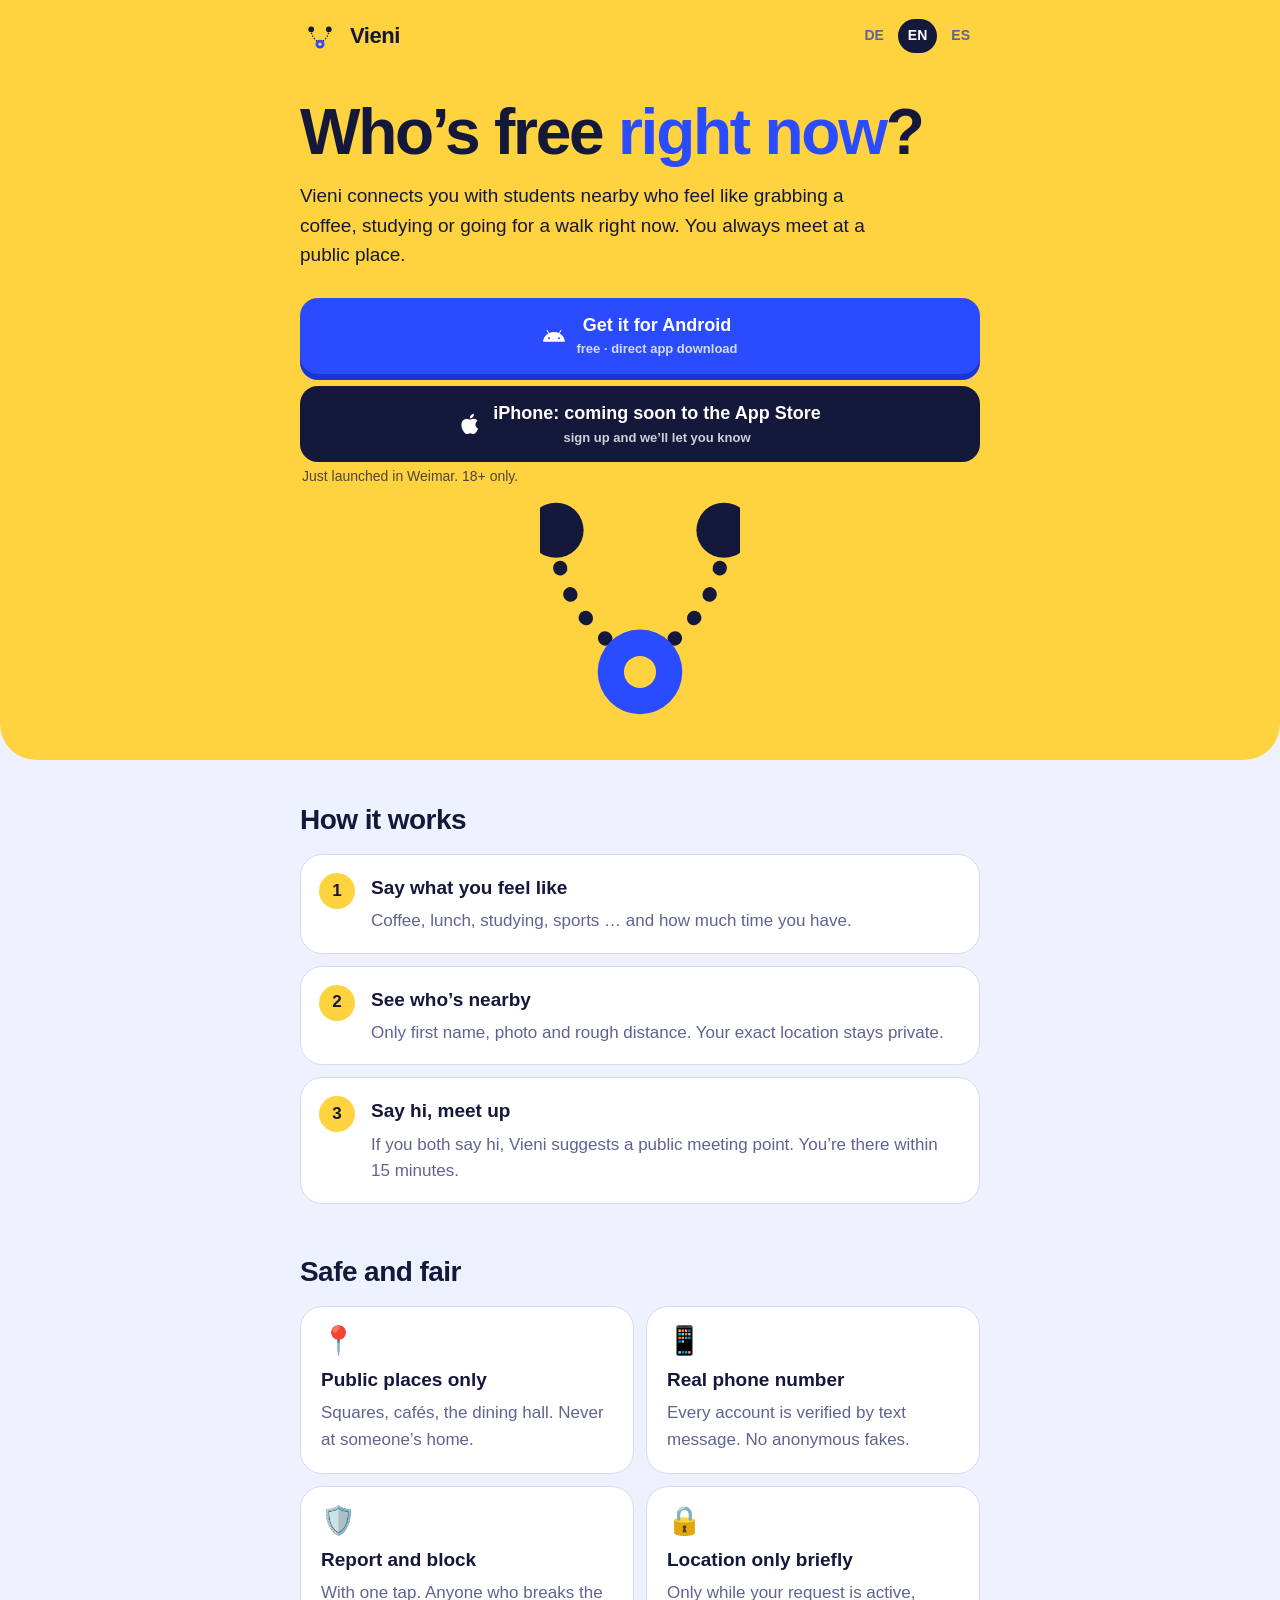
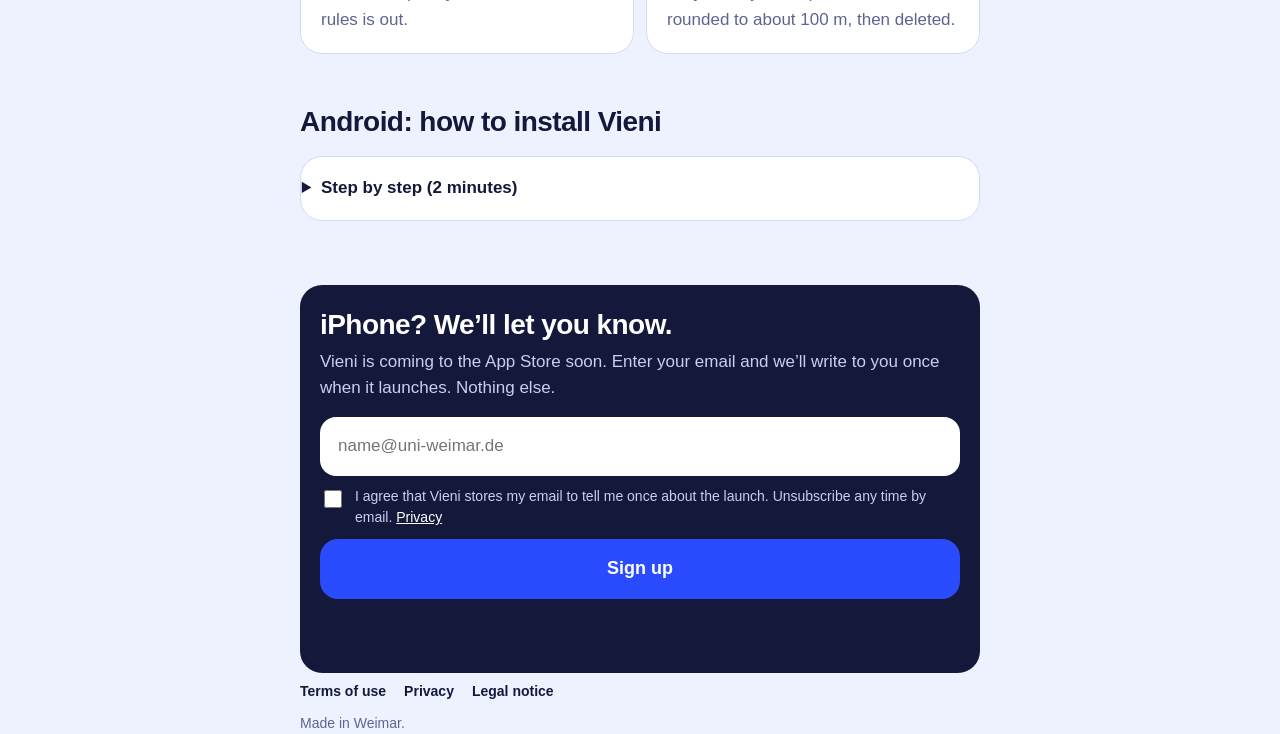
==== index.html @ 90385cee "Add files via upload" ====
<!doctype html>
<html lang="de">
<head>
  <meta charset="utf-8">
  <meta name="viewport" content="width=device-width, initial-scale=1, viewport-fit=cover">
  <title>Vieni – spontan treffen</title>
  <meta name="description" content="Vieni: Triff jemanden, der gerade Zeit hat. In wenigen Minuten, an einem öffentlichen Ort. Für Studierende in Weimar.">
  <meta name="theme-color" content="#FFD23F">
  <meta property="og:title" content="Vieni – spontan treffen">
  <meta property="og:description" content="Triff jemanden, der gerade Zeit hat. In wenigen Minuten, an einem öffentlichen Ort.">
  <link rel="icon" href="favicon.png">
  <link rel="icon" href="icon.svg" type="image/svg+xml">
  <link rel="apple-touch-icon" href="apple-touch-icon.png">
  <link rel="stylesheet" href="style.css">
  <script src="config.js"></script>
</head>
<body>
  <header class="hero">
    <div class="wrap">
      <div class="top">
        <a class="brand" href="./"><img src="icon.svg" alt="" width="40" height="40">Vieni</a>
        <div class="langs" role="group" aria-label="Sprache / Language">
          <button type="button" data-lang="de">DE</button>
          <button type="button" data-lang="en">EN</button>
          <button type="button" data-lang="es">ES</button>
        </div>
      </div>

      <h1 data-t="h1">Wer hat <em>gerade</em> Zeit?</h1>
      <p class="lead" data-t="lead">Vieni bringt dich mit Studierenden in deiner Nähe zusammen, die genau jetzt Lust auf Kaffee, Lernen oder einen Spaziergang haben. Treffpunkt ist immer ein öffentlicher Ort.</p>

      <div class="downloads" id="downloads">
        <a class="btn btn-primary" id="btn-android" href="#">
          <svg viewBox="0 0 24 24" aria-hidden="true"><path fill="currentColor" d="M17.6 9.5l1.8-3.1a.4.4 0 00-.7-.4l-1.8 3.1a11 11 0 00-9.8 0L5.3 6a.4.4 0 10-.7.4l1.8 3.1A10.4 10.4 0 001 17.8h22a10.4 10.4 0 00-5.4-8.3zM7 15.2a1 1 0 110-2 1 1 0 010 2zm10 0a1 1 0 110-2 1 1 0 010 2z"/></svg>
          <span><span data-t="android">Für Android laden</span><small data-t="androidSub">kostenlos · direkt als App-Datei</small></span>
        </a>
        <a class="btn btn-dark" id="btn-ios" href="#warteliste">
          <svg viewBox="0 0 24 24" aria-hidden="true"><path fill="currentColor" d="M16.4 12.6c0-2.6 2.1-3.8 2.2-3.9a4.8 4.8 0 00-3.8-2c-1.6-.2-3.1.9-3.9.9s-2-.9-3.4-.9a5 5 0 00-4.2 2.6c-1.8 3.1-.5 7.7 1.3 10.2.9 1.2 1.9 2.6 3.2 2.6s1.8-.8 3.3-.8 2 .8 3.4.8 2.3-1.3 3.1-2.5a11 11 0 001.4-2.9 4.5 4.5 0 01-2.6-4.1zM13.9 5a4.4 4.4 0 001-3.2 4.6 4.6 0 00-3 1.5 4.2 4.2 0 00-1 3.1A3.8 3.8 0 0013.9 5z"/></svg>
          <span><span data-t="ios">iPhone: bald im App Store</span><small data-t="iosSub">trag dich ein, wir sagen Bescheid</small></span>
        </a>
      </div>
      <p class="note" data-t="area">Gerade gestartet in Weimar. Ab 18 Jahren.</p>

      <svg class="hero-art" viewBox="200 160 624 700" aria-hidden="true">
        <path d="M250 300 C 260 520, 420 620, 512 700" stroke="#14183A" stroke-width="44" stroke-linecap="round" stroke-dasharray="2 86" fill="none"/>
        <path d="M774 300 C 764 520, 604 620, 512 700" stroke="#14183A" stroke-width="44" stroke-linecap="round" stroke-dasharray="2 86" fill="none"/>
        <circle cx="250" cy="270" r="86" fill="#14183A"/><circle cx="774" cy="270" r="86" fill="#14183A"/>
        <circle cx="512" cy="712" r="132" fill="#2B4BFF"/><circle cx="512" cy="712" r="50" fill="#FFD23F"/>
      </svg>
    </div>
  </header>

  <main class="wrap">
    <section>
      <h2 data-t="howTitle">So funktioniert's</h2>
      <ol class="steps">
        <li><h3 data-t="s1t">Sag, worauf du Lust hast</h3><p data-t="s1p">Kaffee, Mittagessen, Lernen, Sport … und wie viel Zeit du hast.</p></li>
        <li><h3 data-t="s2t">Sieh, wer in der Nähe ist</h3><p data-t="s2p">Nur Vorname, Foto und ungefähre Entfernung. Dein genauer Standort bleibt geheim.</p></li>
        <li><h3 data-t="s3t">Hi sagen, treffen</h3><p data-t="s3p">Sagt ihr beide Hi, schlägt Vieni einen öffentlichen Treffpunkt vor. In 15 Minuten seid ihr da.</p></li>
      </ol>
    </section>

    <section>
      <h2 data-t="safeTitle">Sicher und fair</h2>
      <div class="cards">
        <div class="card"><span class="emoji">📍</span><h3 data-t="c1t">Nur öffentliche Orte</h3><p data-t="c1p">Plätze, Cafés, die Mensa. Nie bei jemandem zu Hause.</p></div>
        <div class="card"><span class="emoji">📱</span><h3 data-t="c2t">Echte Handynummer</h3><p data-t="c2p">Jedes Konto ist per SMS bestätigt. Keine anonymen Fakes.</p></div>
        <div class="card"><span class="emoji">🛡️</span><h3 data-t="c3t">Melden und blockieren</h3><p data-t="c3p">Mit einem Tipp. Wer gegen die Regeln verstößt, fliegt raus.</p></div>
        <div class="card"><span class="emoji">🔒</span><h3 data-t="c4t">Standort nur kurz</h3><p data-t="c4p">Nur solange dein Gesuch läuft, auf ca. 100 m gerundet, danach gelöscht.</p></div>
      </div>
    </section>

    <section id="android-hilfe">
      <h2 data-t="helpTitle">Android: so installierst du Vieni</h2>
      <details>
        <summary data-t="helpSummary">Schritt für Schritt (2 Minuten)</summary>
        <ol>
          <li data-t="h1s">Tippe oben auf „Für Android laden“. Die Datei vieni.apk wird heruntergeladen.</li>
          <li data-t="h2s">Öffne die Datei (in der Benachrichtigung oder unter „Downloads“).</li>
          <li data-t="h3s">Fragt dein Handy, ob du Apps aus dieser Quelle erlauben willst: „Einstellungen“ → „Diese Quelle zulassen“ einschalten → zurück.</li>
          <li data-t="h4s">Tippe auf „Installieren“. Erscheint eine Play-Protect-Warnung: „Trotzdem installieren“. Vieni ist einfach noch nicht im Play Store.</li>
          <li data-t="h5s">Fertig. Öffne Vieni und melde dich mit deiner Handynummer an.</li>
        </ol>
      </details>
    </section>

    <section id="warteliste">
      <div class="waitlist">
        <h2 data-t="wlTitle">iPhone? Wir sagen dir Bescheid.</h2>
        <p data-t="wlText">Vieni kommt bald in den App Store. Trag deine E-Mail ein, dann schreiben wir dir einmal, sobald es losgeht. Sonst nichts.</p>
        <form id="wl-form" novalidate>
          <label class="sr-only" for="wl-email" data-t="wlLabel">E-Mail-Adresse</label>
          <input id="wl-email" type="email" autocomplete="email" inputmode="email" required placeholder="name@uni-weimar.de">
          <label class="consent"><input id="wl-consent" type="checkbox" required>
            <span data-t-html="wlConsent">Ich bin einverstanden, dass Vieni meine E-Mail speichert, um mich einmal über den Start zu informieren. Abmelden jederzeit per Mail. <a href="datenschutz.html#warteliste">Datenschutz</a></span></label>
          <button class="btn btn-primary" type="submit" data-t="wlButton">Eintragen</button>
          <p class="msg" id="wl-msg" role="status" aria-live="polite"></p>
        </form>
      </div>
    </section>
  </main>

  <footer class="wrap">
    <nav>
      <a href="nutzungsbedingungen.html" data-t="fTerms">Nutzungsbedingungen</a>
      <a href="datenschutz.html" data-t="fPrivacy">Datenschutz</a>
      <a href="impressum.html" data-t="fImprint">Impressum</a>
    </nav>
    <span data-t="fMade">Gemacht in Weimar.</span>
  </footer>

  <script>
  (function () {
    var T = {
      en: {
        h1: 'Who’s free <em>right now</em>?',
        lead: 'Vieni connects you with students nearby who feel like grabbing a coffee, studying or going for a walk right now. You always meet at a public place.',
        android: 'Get it for Android', androidSub: 'free · direct app download',
        ios: 'iPhone: coming soon to the App Store', iosSub: 'sign up and we’ll let you know',
        area: 'Just launched in Weimar. 18+ only.',
        howTitle: 'How it works',
        s1t: 'Say what you feel like', s1p: 'Coffee, lunch, studying, sports … and how much time you have.',
        s2t: 'See who’s nearby', s2p: 'Only first name, photo and rough distance. Your exact location stays private.',
        s3t: 'Say hi, meet up', s3p: 'If you both say hi, Vieni suggests a public meeting point. You’re there within 15 minutes.',
        safeTitle: 'Safe and fair',
        c1t: 'Public places only', c1p: 'Squares, cafés, the dining hall. Never at someone’s home.',
        c2t: 'Real phone number', c2p: 'Every account is verified by text message. No anonymous fakes.',
        c3t: 'Report and block', c3p: 'With one tap. Anyone who breaks the rules is out.',
        c4t: 'Location only briefly', c4p: 'Only while your request is active, rounded to about 100 m, then deleted.',
        helpTitle: 'Android: how to install Vieni', helpSummary: 'Step by step (2 minutes)',
        h1s: 'Tap “Get it for Android” above. The file vieni.apk will download.',
        h2s: 'Open the file (from the notification or in “Downloads”).',
        h3s: 'If your phone asks whether to allow apps from this source: “Settings” → turn on “Allow from this source” → go back.',
        h4s: 'Tap “Install”. If you see a Play Protect warning, tap “Install anyway”. Vieni simply isn’t in the Play Store yet.',
        h5s: 'Done. Open Vieni and sign in with your phone number.',
        wlTitle: 'iPhone? We’ll let you know.', wlText: 'Vieni is coming to the App Store soon. Enter your email and we’ll write to you once when it launches. Nothing else.',
        wlLabel: 'Email address',
        wlConsent: 'I agree that Vieni stores my email to tell me once about the launch. Unsubscribe any time by email. <a href="datenschutz.html#warteliste">Privacy</a>',
        wlButton: 'Sign up', fTerms: 'Terms of use', fPrivacy: 'Privacy', fImprint: 'Legal notice', fMade: 'Made in Weimar.',
        ok: 'Done! We’ll let you know.', errEmail: 'Please enter a valid email address.', errConsent: 'Please tick the box to agree.',
        errNet: 'That didn’t work. Please try again later.', storeIos: 'Download on the App Store', storeAndroid: 'Get it on Google Play'
      },
      es: {
        h1: '¿Quién tiene tiempo <em>ahora</em>?',
        lead: 'Vieni te conecta con estudiantes cerca de ti que ahora mismo tienen ganas de un café, estudiar o dar un paseo. Siempre os encontráis en un lugar público.',
        android: 'Descargar para Android', androidSub: 'gratis · descarga directa',
        ios: 'iPhone: pronto en el App Store', iosSub: 'apúntate y te avisamos',
        area: 'Recién lanzado en Weimar. Solo mayores de 18.',
        howTitle: 'Cómo funciona',
        s1t: 'Di qué te apetece', s1p: 'Café, comida, estudiar, deporte … y cuánto tiempo tienes.',
        s2t: 'Mira quién está cerca', s2p: 'Solo nombre, foto y distancia aproximada. Tu ubicación exacta es privada.',
        s3t: 'Saluda y quedad', s3p: 'Si los dos decís hola, Vieni propone un punto de encuentro público. En 15 minutos estáis allí.',
        safeTitle: 'Seguro y justo',
        c1t: 'Solo lugares públicos', c1p: 'Plazas, cafés, el comedor. Nunca en casa de nadie.',
        c2t: 'Número de móvil real', c2p: 'Cada cuenta se verifica por SMS. Sin perfiles falsos anónimos.',
        c3t: 'Reportar y bloquear', c3p: 'Con un toque. Quien rompe las reglas, queda fuera.',
        c4t: 'Ubicación solo un rato', c4p: 'Solo mientras tu búsqueda está activa, redondeada a unos 100 m, y luego se borra.',
        helpTitle: 'Android: cómo instalar Vieni', helpSummary: 'Paso a paso (2 minutos)',
        h1s: 'Toca arriba «Descargar para Android». Se descargará el archivo vieni.apk.',
        h2s: 'Abre el archivo (desde la notificación o en «Descargas»).',
        h3s: 'Si tu móvil pregunta si permites apps de esta fuente: «Ajustes» → activa «Permitir de esta fuente» → vuelve.',
        h4s: 'Toca «Instalar». Si aparece un aviso de Play Protect, toca «Instalar de todos modos». Vieni aún no está en Play Store.',
        h5s: 'Listo. Abre Vieni e inicia sesión con tu número de móvil.',
        wlTitle: '¿iPhone? Te avisamos.', wlText: 'Vieni llegará pronto al App Store. Deja tu correo y te escribiremos una vez cuando empiece. Nada más.',
        wlLabel: 'Correo electrónico',
        wlConsent: 'Acepto que Vieni guarde mi correo para avisarme una vez del lanzamiento. Puedo darme de baja en cualquier momento por correo. <a href="datenschutz.html#warteliste">Privacidad</a>',
        wlButton: 'Apuntarme', fTerms: 'Condiciones de uso', fPrivacy: 'Privacidad', fImprint: 'Aviso legal', fMade: 'Hecho en Weimar.',
        ok: '¡Listo! Te avisaremos.', errEmail: 'Introduce un correo válido.', errConsent: 'Marca la casilla para aceptar.',
        errNet: 'No ha funcionado. Inténtalo más tarde.', storeIos: 'Descargar en el App Store', storeAndroid: 'Disponible en Google Play'
      }
    };
    var DE_EXTRA = {
      ok: 'Geschafft! Wir sagen dir Bescheid.', errEmail: 'Bitte gib eine gültige E-Mail-Adresse ein.',
      errConsent: 'Bitte setze den Haken, um zuzustimmen.', errNet: 'Das hat nicht geklappt. Versuch es später noch einmal.',
      storeIos: 'Laden im App Store', storeAndroid: 'Jetzt bei Google Play'
    };

    // Deutsche Texte aus der Seite selbst übernehmen
    var de = Object.assign({}, DE_EXTRA);
    document.querySelectorAll('[data-t]').forEach(function (el) { de[el.dataset.t] = el.innerHTML; });
    document.querySelectorAll('[data-t-html]').forEach(function (el) { de[el.dataset.tHtml] = el.innerHTML; });
    T.de = de;

    var lang;
    function setLang(l) {
      lang = T[l] ? l : 'de';
      document.documentElement.lang = lang;
      var d = T[lang];
      document.querySelectorAll('[data-t]').forEach(function (el) { if (d[el.dataset.t]) el.innerHTML = d[el.dataset.t]; });
      document.querySelectorAll('[data-t-html]').forEach(function (el) { if (d[el.dataset.tHtml]) el.innerHTML = d[el.dataset.tHtml]; });
      document.querySelectorAll('[data-lang]').forEach(function (b) { b.setAttribute('aria-pressed', String(b.dataset.lang === lang)); });
      applyStores();
      try { localStorage.setItem('vieni.lang', lang); } catch (e) {}
    }
    document.querySelectorAll('[data-lang]').forEach(function (b) {
      b.addEventListener('click', function () { setLang(b.dataset.lang); });
    });

    // Gerät erkennen: passender Knopf zuerst
    var ua = navigator.userAgent || '';
    var isIOS = /iPhone|iPad|iPod/.test(ua) || (navigator.platform === 'MacIntel' && navigator.maxTouchPoints > 1);
    var isAndroid = /Android/.test(ua);
    var C = window.VIENI || {};
    var box = document.getElementById('downloads');
    var bAndroid = document.getElementById('btn-android');
    var bIos = document.getElementById('btn-ios');
    if (isIOS) { box.insertBefore(bIos, bAndroid); bIos.className = 'btn btn-primary'; bAndroid.className = 'btn btn-light'; }

    function applyStores() {
      var d = T[lang];
      bAndroid.href = C.playStore || C.androidApk || '#android-hilfe';
      if (C.playStore) {
        bAndroid.querySelector('[data-t="android"]').textContent = d.storeAndroid;
        bAndroid.querySelector('small').style.display = 'none';
        var help = document.getElementById('android-hilfe'); if (help) help.hidden = true;
      }
      if (C.appStore) {
        bIos.href = C.appStore;
        bIos.querySelector('[data-t="ios"]').textContent = d.storeIos;
        bIos.querySelector('small').style.display = 'none';
        var wl = document.getElementById('warteliste'); if (wl) wl.hidden = true;
      }
    }
    // Nach dem Download die Anleitung aufklappen
    bAndroid.addEventListener('click', function () {
      if (C.playStore) return;
      var det = document.querySelector('#android-hilfe details'); if (det) det.open = true;
    });

    var saved = null;
    try { saved = localStorage.getItem('vieni.lang'); } catch (e) {}
    var nav = (navigator.language || 'de').slice(0, 2).toLowerCase();
    setLang(saved || (T[nav] ? nav : 'de'));

    // Warteliste
    var form = document.getElementById('wl-form');
    var msg = document.getElementById('wl-msg');
    form.addEventListener('submit', function (ev) {
      ev.preventDefault();
      var d = T[lang];
      var email = document.getElementById('wl-email').value.trim();
      msg.className = 'msg err';
      if (!/^[^@\s]+@[^@\s]+\.[^@\s]+$/.test(email)) { msg.textContent = d.errEmail; return; }
      if (!document.getElementById('wl-consent').checked) { msg.textContent = d.errConsent; return; }
      if (!C.supabaseUrl || !C.supabaseAnonKey) { msg.textContent = d.errNet; return; }
      var btn = form.querySelector('button'); btn.disabled = true;
      fetch(C.supabaseUrl.replace(/\/$/, '') + '/rest/v1/rpc/join_waitlist', {
        method: 'POST',
        // Neue Supabase-Schlüssel (sb_publishable_…) gehören nur in "apikey", alte (eyJ…) zusätzlich in Authorization
        headers: Object.assign({ 'Content-Type': 'application/json', apikey: C.supabaseAnonKey },
          /^eyJ/.test(C.supabaseAnonKey) ? { Authorization: 'Bearer ' + C.supabaseAnonKey } : {}),
        body: JSON.stringify({ p_email: email, p_platform: isIOS ? 'ios' : isAndroid ? 'android' : 'other', p_language: lang })
      }).then(function (r) {
        if (!r.ok) throw new Error(String(r.status));
        msg.className = 'msg ok'; msg.textContent = d.ok; form.reset();
      }).catch(function () {
        msg.textContent = d.errNet;
      }).finally(function () { btn.disabled = false; });
    });
  })();
  </script>
</body>
</html>
---- style.css ----
/* Vieni Webseite. Keine externen Schriften oder Skripte (Datenschutz: keine Daten an Dritte). */
:root {
  --blue: #2b4bff;
  --blue-dark: #1a35d6;
  --blue-soft: #e3e8ff;
  --yellow: #ffd23f;
  --yellow-soft: #fff1c2;
  --navy: #14183a;
  --soft: #5e6490;
  --bg: #eef2ff;
  --card: #ffffff;
  --border: #d5dbf5;
  --radius: 22px;
  color-scheme: light;
}

* { box-sizing: border-box; }

html { -webkit-text-size-adjust: 100%; }

body {
  margin: 0;
  background: var(--bg);
  color: var(--navy);
  font: 17px/1.55 -apple-system, BlinkMacSystemFont, "Segoe UI", Roboto, "Helvetica Neue", Arial, sans-serif;
}

a { color: var(--blue); }

.wrap { max-width: 720px; margin: 0 auto; padding: 0 20px; }

/* ---------- Kopf ---------- */
.top {
  display: flex;
  align-items: center;
  justify-content: space-between;
  gap: 12px;
  padding: 16px 0;
}
.brand { display: flex; align-items: center; gap: 10px; color: var(--navy); text-decoration: none; font-weight: 800; font-size: 22px; letter-spacing: -0.02em; }
.brand img { width: 40px; height: 40px; }
.langs { display: flex; gap: 4px; }
.langs button {
  border: 0; background: transparent; color: var(--soft); font: inherit; font-size: 14px; font-weight: 700;
  padding: 6px 10px; border-radius: 999px; cursor: pointer;
}
.langs button[aria-pressed="true"] { background: var(--navy); color: #fff; }

/* ---------- Startbereich ---------- */
.hero {
  background: var(--yellow);
  border-radius: 0 0 36px 36px;
  padding-bottom: 40px;
  overflow: hidden;
}
.hero h1 {
  font-size: clamp(38px, 10vw, 64px);
  line-height: 1.02;
  letter-spacing: -0.035em;
  margin: 28px 0 16px;
  font-weight: 850;
}
.hero h1 em { font-style: normal; color: var(--blue); }
.hero .lead { font-size: 19px; max-width: 30em; margin: 0 0 28px; }
.hero-art { display: block; width: min(200px, 50vw); margin: 8px auto 0; }

/* ---------- Knöpfe ---------- */
.downloads { display: grid; gap: 12px; }
.btn {
  display: flex; align-items: center; justify-content: center; gap: 10px;
  min-height: 60px; padding: 14px 22px; border-radius: 18px;
  font: inherit; font-weight: 800; font-size: 18px; text-decoration: none; text-align: center;
  border: 0; cursor: pointer;
}
.btn-primary { background: var(--blue); color: #fff; box-shadow: 0 6px 0 var(--blue-dark); }
.btn-primary:active { transform: translateY(3px); box-shadow: 0 3px 0 var(--blue-dark); }
.btn-dark { background: var(--navy); color: #fff; }
.btn-light { background: rgba(255, 255, 255, 0.75); color: var(--navy); }
.btn small { display: block; font-weight: 600; font-size: 13px; opacity: 0.8; }
.btn svg { flex: none; width: 24px; height: 24px; }
.note { font-size: 14px; color: var(--navy); opacity: 0.75; margin: 4px 2px 0; }

/* ---------- Abschnitte ---------- */
section { padding: 44px 0 8px; }
h2 { font-size: 28px; line-height: 1.15; letter-spacing: -0.02em; margin: 0 0 18px; }
h3 { font-size: 19px; margin: 0 0 6px; }

.steps { display: grid; gap: 12px; counter-reset: step; padding: 0; margin: 0; list-style: none; }
.steps li {
  background: var(--card); border-radius: var(--radius); padding: 18px 20px 18px 70px; position: relative;
  border: 1px solid var(--border);
}
.steps li::before {
  counter-increment: step; content: counter(step);
  position: absolute; left: 18px; top: 18px; width: 36px; height: 36px; border-radius: 50%;
  background: var(--yellow); color: var(--navy); font-weight: 850; display: grid; place-items: center;
}
.steps p, .card p { margin: 0; color: var(--soft); }

.cards { display: grid; gap: 12px; }
@media (min-width: 640px) { .cards { grid-template-columns: 1fr 1fr; } }
.card { background: var(--card); border-radius: var(--radius); padding: 20px; border: 1px solid var(--border); }
.card .emoji { font-size: 28px; line-height: 1; display: block; margin-bottom: 10px; }

/* ---------- Anleitung / Warteliste ---------- */
details {
  background: var(--card); border-radius: var(--radius); border: 1px solid var(--border); padding: 4px 20px; margin-bottom: 12px;
}
summary { cursor: pointer; font-weight: 800; padding: 14px 0; list-style-position: outside; }
details ol { padding-left: 22px; margin: 0 0 16px; }
details li { margin-bottom: 6px; }

.waitlist { background: var(--navy); color: #fff; border-radius: var(--radius); padding: 24px 20px; }
.waitlist h2 { color: #fff; margin-bottom: 8px; }
.waitlist p { color: #c9cff3; margin: 0 0 16px; }
.waitlist form { display: grid; gap: 10px; }
.waitlist input[type="email"] {
  font: inherit; padding: 16px 18px; border-radius: 16px; border: 0; min-height: 56px; width: 100%;
}
.waitlist label.consent { display: flex; gap: 10px; align-items: flex-start; font-size: 14px; color: #c9cff3; }
.waitlist label.consent input { margin-top: 4px; width: 18px; height: 18px; flex: none; }
.waitlist label.consent a { color: #fff; }
.waitlist .btn-primary { box-shadow: none; }
.msg { min-height: 1.4em; font-weight: 700; margin: 2px 0 0; }
.msg.ok { color: var(--yellow); }
.msg.err { color: #ffb4b4; }

/* ---------- Fuß ---------- */
footer { padding: 48px 0 40px; color: var(--soft); font-size: 14px; }
footer nav { display: flex; flex-wrap: wrap; gap: 8px 18px; margin-bottom: 10px; }
footer a { color: var(--navy); font-weight: 700; text-decoration: none; }

/* ---------- Rechtstexte ---------- */
.legal { background: var(--card); border-radius: var(--radius); padding: 28px 22px; margin: 8px 0 0; border: 1px solid var(--border); }
.legal h1 { font-size: 32px; letter-spacing: -0.02em; line-height: 1.1; margin: 0 0 8px; }
.legal h2 { font-size: 21px; margin: 32px 0 8px; }
.legal h3 { font-size: 17px; margin: 20px 0 4px; }
.legal p, .legal li { color: #2b3060; }
.legal .meta { color: var(--soft); font-size: 14px; margin-bottom: 24px; }
.todo { background: var(--yellow-soft); border-radius: 8px; padding: 0 6px; font-weight: 700; }
.draft { background: var(--yellow-soft); border: 2px dashed #e0b400; border-radius: 14px; padding: 12px 14px; font-size: 15px; }

.sr-only { position: absolute; width: 1px; height: 1px; overflow: hidden; clip: rect(0 0 0 0); white-space: nowrap; }
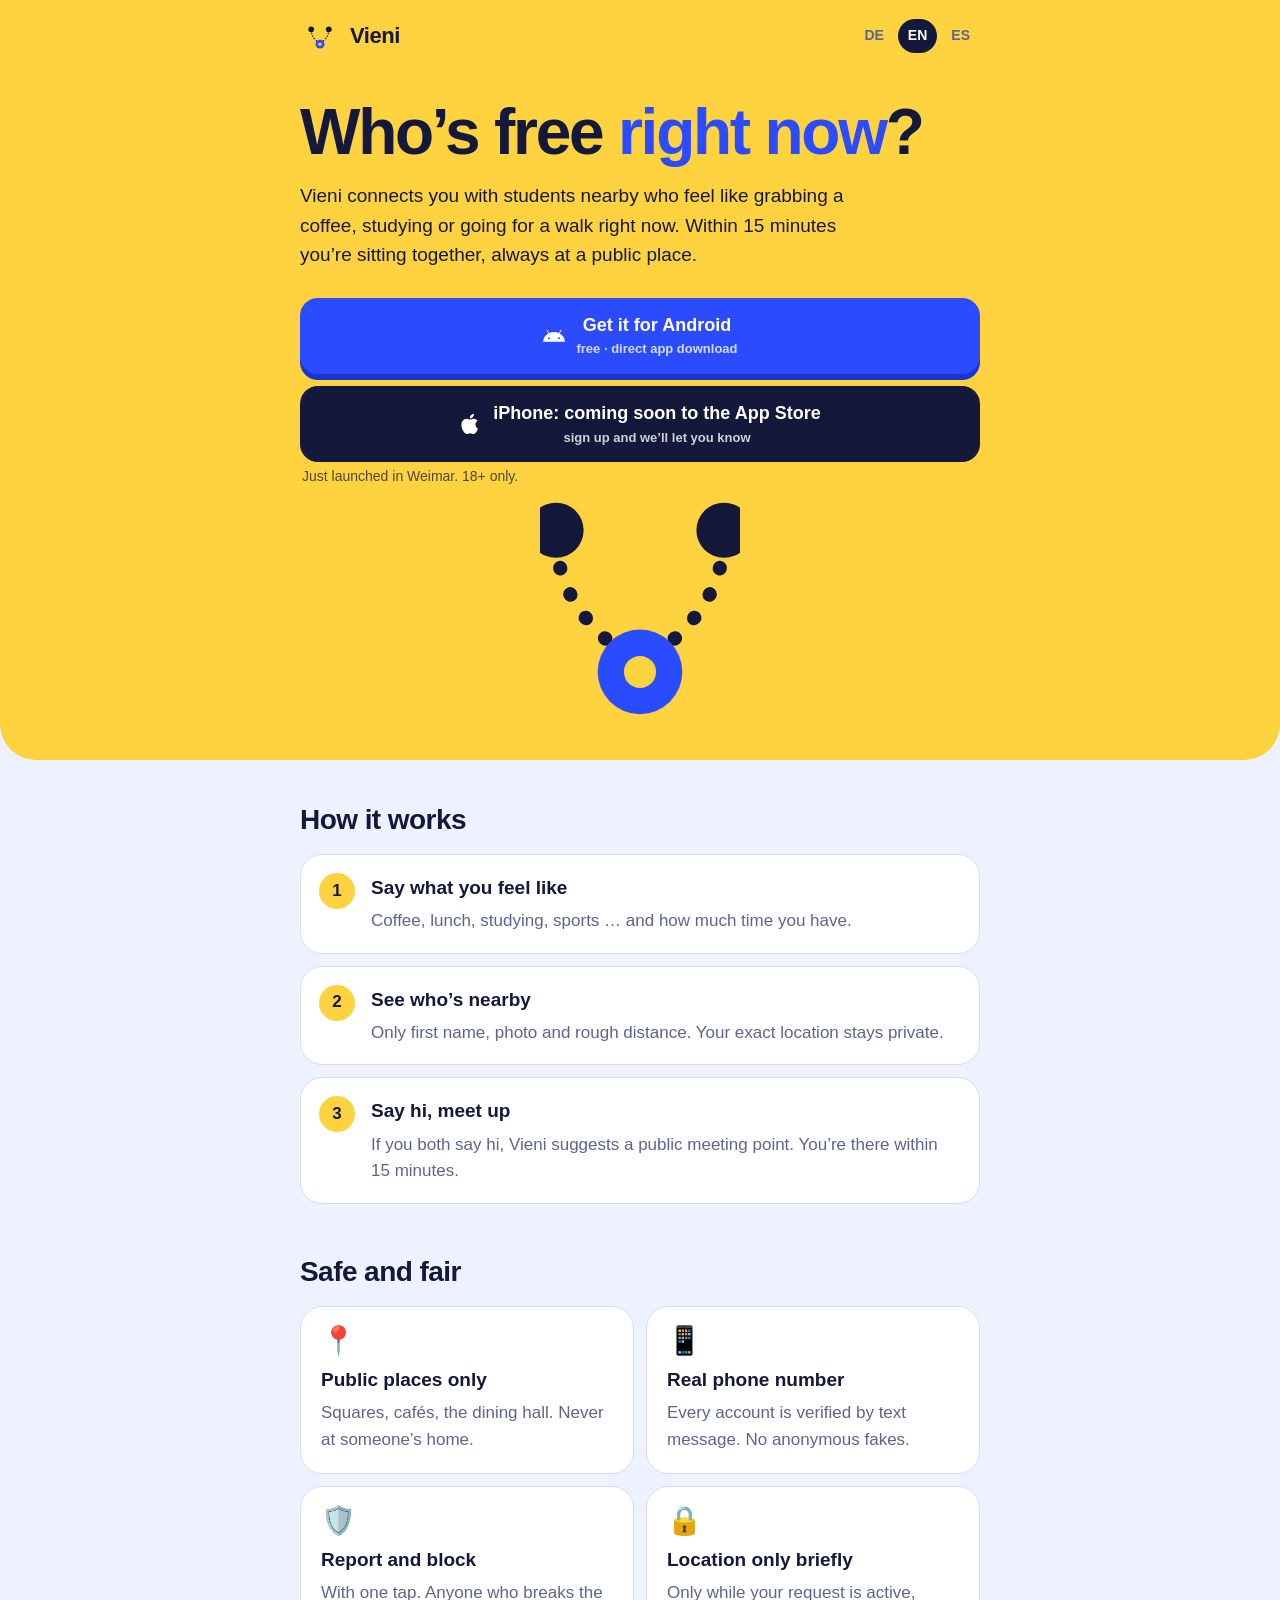
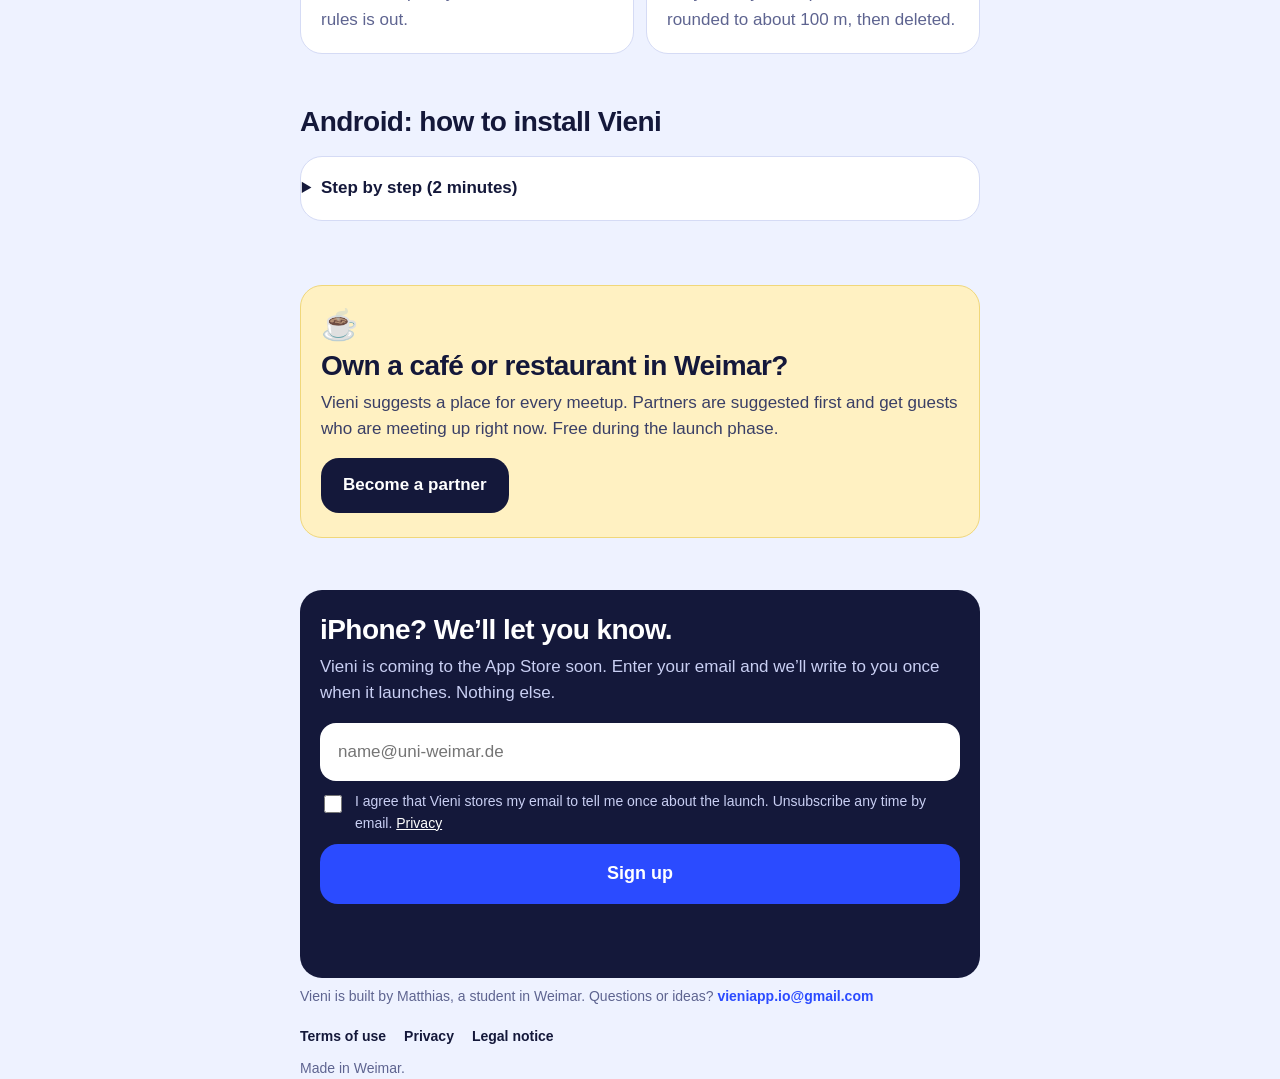
==== commit 30b9d5a2: "Webseite: Vorschaubild, Partner-Abschnitt, Screenshot-Platz, Supabase wach halten - og:image (1200x6" ====
--- a/index.html
+++ b/index.html
@@ -8,6 +8,16 @@
   <meta name="theme-color" content="#FFD23F">
   <meta property="og:title" content="Vieni – spontan treffen">
   <meta property="og:description" content="Triff jemanden, der gerade Zeit hat. In wenigen Minuten, an einem öffentlichen Ort.">
+  <meta property="og:type" content="website">
+  <meta property="og:url" content="https://vieniapp.github.io/">
+  <meta property="og:site_name" content="Vieni">
+  <meta property="og:locale" content="de_DE">
+  <meta property="og:image" content="https://vieniapp.github.io/og-image.png">
+  <meta property="og:image:width" content="1200">
+  <meta property="og:image:height" content="630">
+  <meta property="og:image:alt" content="Vieni – Wer hat gerade Zeit? Spontan treffen in Weimar.">
+  <meta name="twitter:card" content="summary_large_image">
+  <link rel="canonical" href="https://vieniapp.github.io/">
   <link rel="icon" href="favicon.png">
   <link rel="icon" href="icon.svg" type="image/svg+xml">
   <link rel="apple-touch-icon" href="apple-touch-icon.png">
@@ -27,7 +37,7 @@
       </div>
 
       <h1 data-t="h1">Wer hat <em>gerade</em> Zeit?</h1>
-      <p class="lead" data-t="lead">Vieni bringt dich mit Studierenden in deiner Nähe zusammen, die genau jetzt Lust auf Kaffee, Lernen oder einen Spaziergang haben. Treffpunkt ist immer ein öffentlicher Ort.</p>
+      <p class="lead" data-t="lead">Vieni bringt dich mit Studierenden in deiner Nähe zusammen, die genau jetzt Lust auf Kaffee, Lernen oder einen Spaziergang haben. In 15 Minuten sitzt ihr zusammen, immer an einem öffentlichen Ort.</p>
 
       <div class="downloads" id="downloads">
         <a class="btn btn-primary" id="btn-android" href="#">
@@ -51,6 +61,11 @@
   </header>
 
   <main class="wrap">
+    <section id="screens" hidden>
+      <h2 data-t="screensTitle">So sieht Vieni aus</h2>
+      <div class="screens" id="screens-list"></div>
+    </section>
+
     <section>
       <h2 data-t="howTitle">So funktioniert's</h2>
       <ol class="steps">
@@ -84,6 +99,15 @@
       </details>
     </section>
 
+    <section id="partner">
+      <div class="partner">
+        <span class="emoji" aria-hidden="true">☕</span>
+        <h2 data-t="pTitle">Du hast ein Café oder Restaurant in Weimar?</h2>
+        <p data-t="pText">Vieni schlägt für jedes Treffen einen Ort vor. Partner werden bevorzugt vorgeschlagen und bekommen so Gäste, die sich gerade verabreden. In der Startphase ist das kostenlos.</p>
+        <a class="btn btn-dark" id="btn-partner" href="mailto:vieniapp.io@gmail.com?subject=Partner%20werden%20bei%20Vieni" data-t="pButton">Partner werden</a>
+      </div>
+    </section>
+
     <section id="warteliste">
       <div class="waitlist">
         <h2 data-t="wlTitle">iPhone? Wir sagen dir Bescheid.</h2>
@@ -101,6 +125,7 @@
   </main>
 
   <footer class="wrap">
+    <p class="about" data-t-html="about">Vieni wird von Matthias gebaut, Student in Weimar. Fragen oder Ideen? <a href="mailto:vieniapp.io@gmail.com">vieniapp.io@gmail.com</a></p>
     <nav>
       <a href="nutzungsbedingungen.html" data-t="fTerms">Nutzungsbedingungen</a>
       <a href="datenschutz.html" data-t="fPrivacy">Datenschutz</a>
@@ -114,7 +139,10 @@
     var T = {
       en: {
         h1: 'Who’s free <em>right now</em>?',
-        lead: 'Vieni connects you with students nearby who feel like grabbing a coffee, studying or going for a walk right now. You always meet at a public place.',
+        lead: 'Vieni connects you with students nearby who feel like grabbing a coffee, studying or going for a walk right now. Within 15 minutes you’re sitting together, always at a public place.',
+        screensTitle: 'What Vieni looks like',
+        pTitle: 'Own a café or restaurant in Weimar?', pText: 'Vieni suggests a place for every meetup. Partners are suggested first and get guests who are meeting up right now. Free during the launch phase.', pButton: 'Become a partner',
+        about: 'Vieni is built by Matthias, a student in Weimar. Questions or ideas? <a href="mailto:vieniapp.io@gmail.com">vieniapp.io@gmail.com</a>',
         android: 'Get it for Android', androidSub: 'free · direct app download',
         ios: 'iPhone: coming soon to the App Store', iosSub: 'sign up and we’ll let you know',
         area: 'Just launched in Weimar. 18+ only.',
@@ -142,7 +170,10 @@
       },
       es: {
         h1: '¿Quién tiene tiempo <em>ahora</em>?',
-        lead: 'Vieni te conecta con estudiantes cerca de ti que ahora mismo tienen ganas de un café, estudiar o dar un paseo. Siempre os encontráis en un lugar público.',
+        lead: 'Vieni te conecta con estudiantes cerca de ti que ahora mismo tienen ganas de un café, estudiar o dar un paseo. En 15 minutos estáis juntos, siempre en un lugar público.',
+        screensTitle: 'Así es Vieni',
+        pTitle: '¿Tienes un café o restaurante en Weimar?', pText: 'Vieni propone un lugar para cada encuentro. Los socios se proponen primero y reciben clientes que quedan justo ahora. Gratis durante el lanzamiento.', pButton: 'Hacerse socio',
+        about: 'Vieni lo crea Matthias, estudiante en Weimar. ¿Preguntas o ideas? <a href="mailto:vieniapp.io@gmail.com">vieniapp.io@gmail.com</a>',
         android: 'Descargar para Android', androidSub: 'gratis · descarga directa',
         ios: 'iPhone: pronto en el App Store', iosSub: 'apúntate y te avisamos',
         area: 'Recién lanzado en Weimar. Solo mayores de 18.',
@@ -221,6 +252,18 @@
         var wl = document.getElementById('warteliste'); if (wl) wl.hidden = true;
       }
     }
+    // App-Screenshots (Dateinamen in config.js unter screenshots eintragen)
+    var shots = (C.screenshots || []).filter(Boolean);
+    if (shots.length) {
+      var list = document.getElementById('screens-list');
+      shots.forEach(function (src, i) {
+        var f = document.createElement('figure'); f.className = 'phone';
+        var img = document.createElement('img'); img.src = src; img.alt = 'Vieni Screenshot ' + (i + 1); img.loading = 'lazy'; img.width = 390; img.height = 844;
+        f.appendChild(img); list.appendChild(f);
+      });
+      document.getElementById('screens').hidden = false;
+    }
+
     // Nach dem Download die Anleitung aufklappen
     bAndroid.addEventListener('click', function () {
       if (C.playStore) return;
--- a/style.css
+++ b/style.css
@@ -125,7 +125,21 @@
 .msg.ok { color: var(--yellow); }
 .msg.err { color: #ffb4b4; }
 
+/* ---------- Screenshots ---------- */
+.screens { display: flex; gap: 14px; overflow-x: auto; scroll-snap-type: x mandatory; padding: 4px 2px 12px; margin: 0 -20px; padding-inline: 20px; }
+.phone { flex: 0 0 min(62vw, 220px); margin: 0; scroll-snap-align: center; border-radius: 28px; overflow: hidden; border: 6px solid var(--navy); background: var(--navy); }
+.phone img { display: block; width: 100%; height: auto; }
+
+/* ---------- Partner ---------- */
+.partner { background: var(--yellow-soft); border: 1px solid #f0d77a; border-radius: var(--radius); padding: 24px 20px; }
+.partner .emoji { font-size: 30px; line-height: 1; display: block; margin-bottom: 10px; }
+.partner h2 { margin-bottom: 8px; }
+.partner p { margin: 0 0 16px; color: #3a3f66; }
+.partner .btn { display: inline-flex; min-height: 52px; font-size: 17px; }
+
 /* ---------- Fuß ---------- */
+.about { margin: 0 0 18px; color: var(--soft); }
+.about a { color: var(--blue); font-weight: 700; }
 footer { padding: 48px 0 40px; color: var(--soft); font-size: 14px; }
 footer nav { display: flex; flex-wrap: wrap; gap: 8px 18px; margin-bottom: 10px; }
 footer a { color: var(--navy); font-weight: 700; text-decoration: none; }
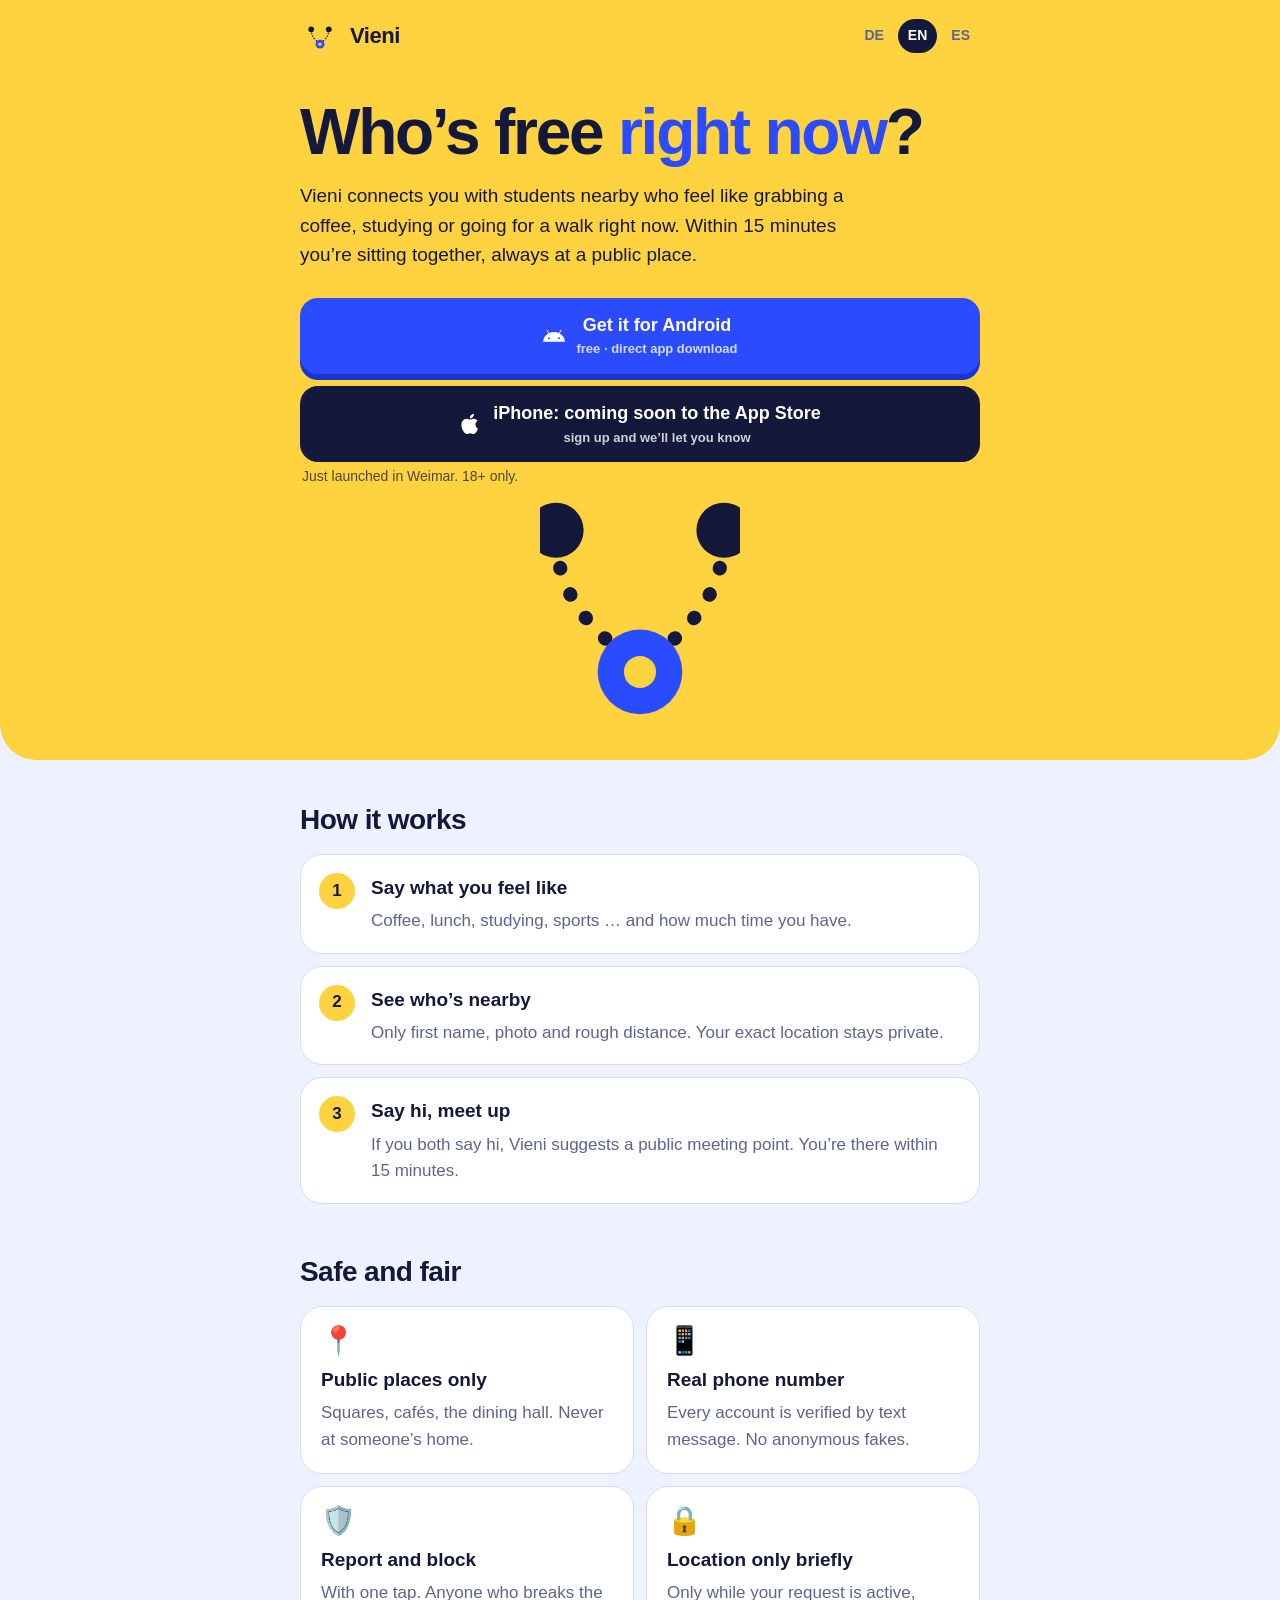
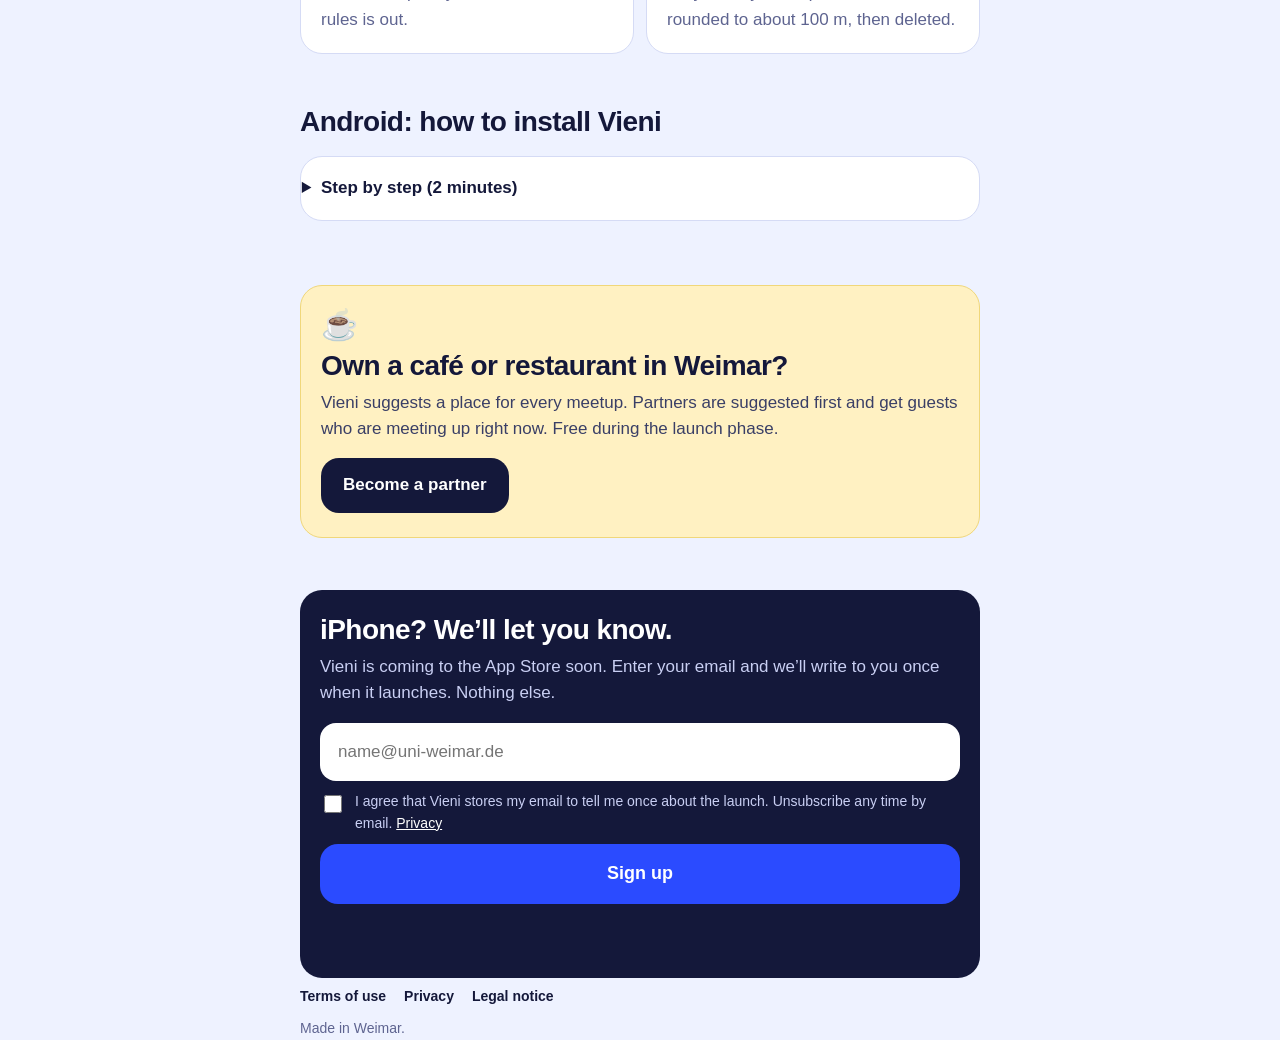
==== commit ad953a4d: "Webseite: Satz zum Entwickler im Fuß entfernt Co-Authored-By: Claude Opus 5.5 <noreply@anthropic.com" ====
--- a/index.html
+++ b/index.html
@@ -125,7 +125,6 @@
   </main>
 
   <footer class="wrap">
-    <p class="about" data-t-html="about">Vieni wird von Matthias gebaut, Student in Weimar. Fragen oder Ideen? <a href="mailto:vieniapp.io@gmail.com">vieniapp.io@gmail.com</a></p>
     <nav>
       <a href="nutzungsbedingungen.html" data-t="fTerms">Nutzungsbedingungen</a>
       <a href="datenschutz.html" data-t="fPrivacy">Datenschutz</a>
@@ -142,7 +141,6 @@
         lead: 'Vieni connects you with students nearby who feel like grabbing a coffee, studying or going for a walk right now. Within 15 minutes you’re sitting together, always at a public place.',
         screensTitle: 'What Vieni looks like',
         pTitle: 'Own a café or restaurant in Weimar?', pText: 'Vieni suggests a place for every meetup. Partners are suggested first and get guests who are meeting up right now. Free during the launch phase.', pButton: 'Become a partner',
-        about: 'Vieni is built by Matthias, a student in Weimar. Questions or ideas? <a href="mailto:vieniapp.io@gmail.com">vieniapp.io@gmail.com</a>',
         android: 'Get it for Android', androidSub: 'free · direct app download',
         ios: 'iPhone: coming soon to the App Store', iosSub: 'sign up and we’ll let you know',
         area: 'Just launched in Weimar. 18+ only.',
@@ -173,7 +171,6 @@
         lead: 'Vieni te conecta con estudiantes cerca de ti que ahora mismo tienen ganas de un café, estudiar o dar un paseo. En 15 minutos estáis juntos, siempre en un lugar público.',
         screensTitle: 'Así es Vieni',
         pTitle: '¿Tienes un café o restaurante en Weimar?', pText: 'Vieni propone un lugar para cada encuentro. Los socios se proponen primero y reciben clientes que quedan justo ahora. Gratis durante el lanzamiento.', pButton: 'Hacerse socio',
-        about: 'Vieni lo crea Matthias, estudiante en Weimar. ¿Preguntas o ideas? <a href="mailto:vieniapp.io@gmail.com">vieniapp.io@gmail.com</a>',
         android: 'Descargar para Android', androidSub: 'gratis · descarga directa',
         ios: 'iPhone: pronto en el App Store', iosSub: 'apúntate y te avisamos',
         area: 'Recién lanzado en Weimar. Solo mayores de 18.',
--- a/style.css
+++ b/style.css
@@ -138,8 +138,6 @@
 .partner .btn { display: inline-flex; min-height: 52px; font-size: 17px; }
 
 /* ---------- Fuß ---------- */
-.about { margin: 0 0 18px; color: var(--soft); }
-.about a { color: var(--blue); font-weight: 700; }
 footer { padding: 48px 0 40px; color: var(--soft); font-size: 14px; }
 footer nav { display: flex; flex-wrap: wrap; gap: 8px 18px; margin-bottom: 10px; }
 footer a { color: var(--navy); font-weight: 700; text-decoration: none; }
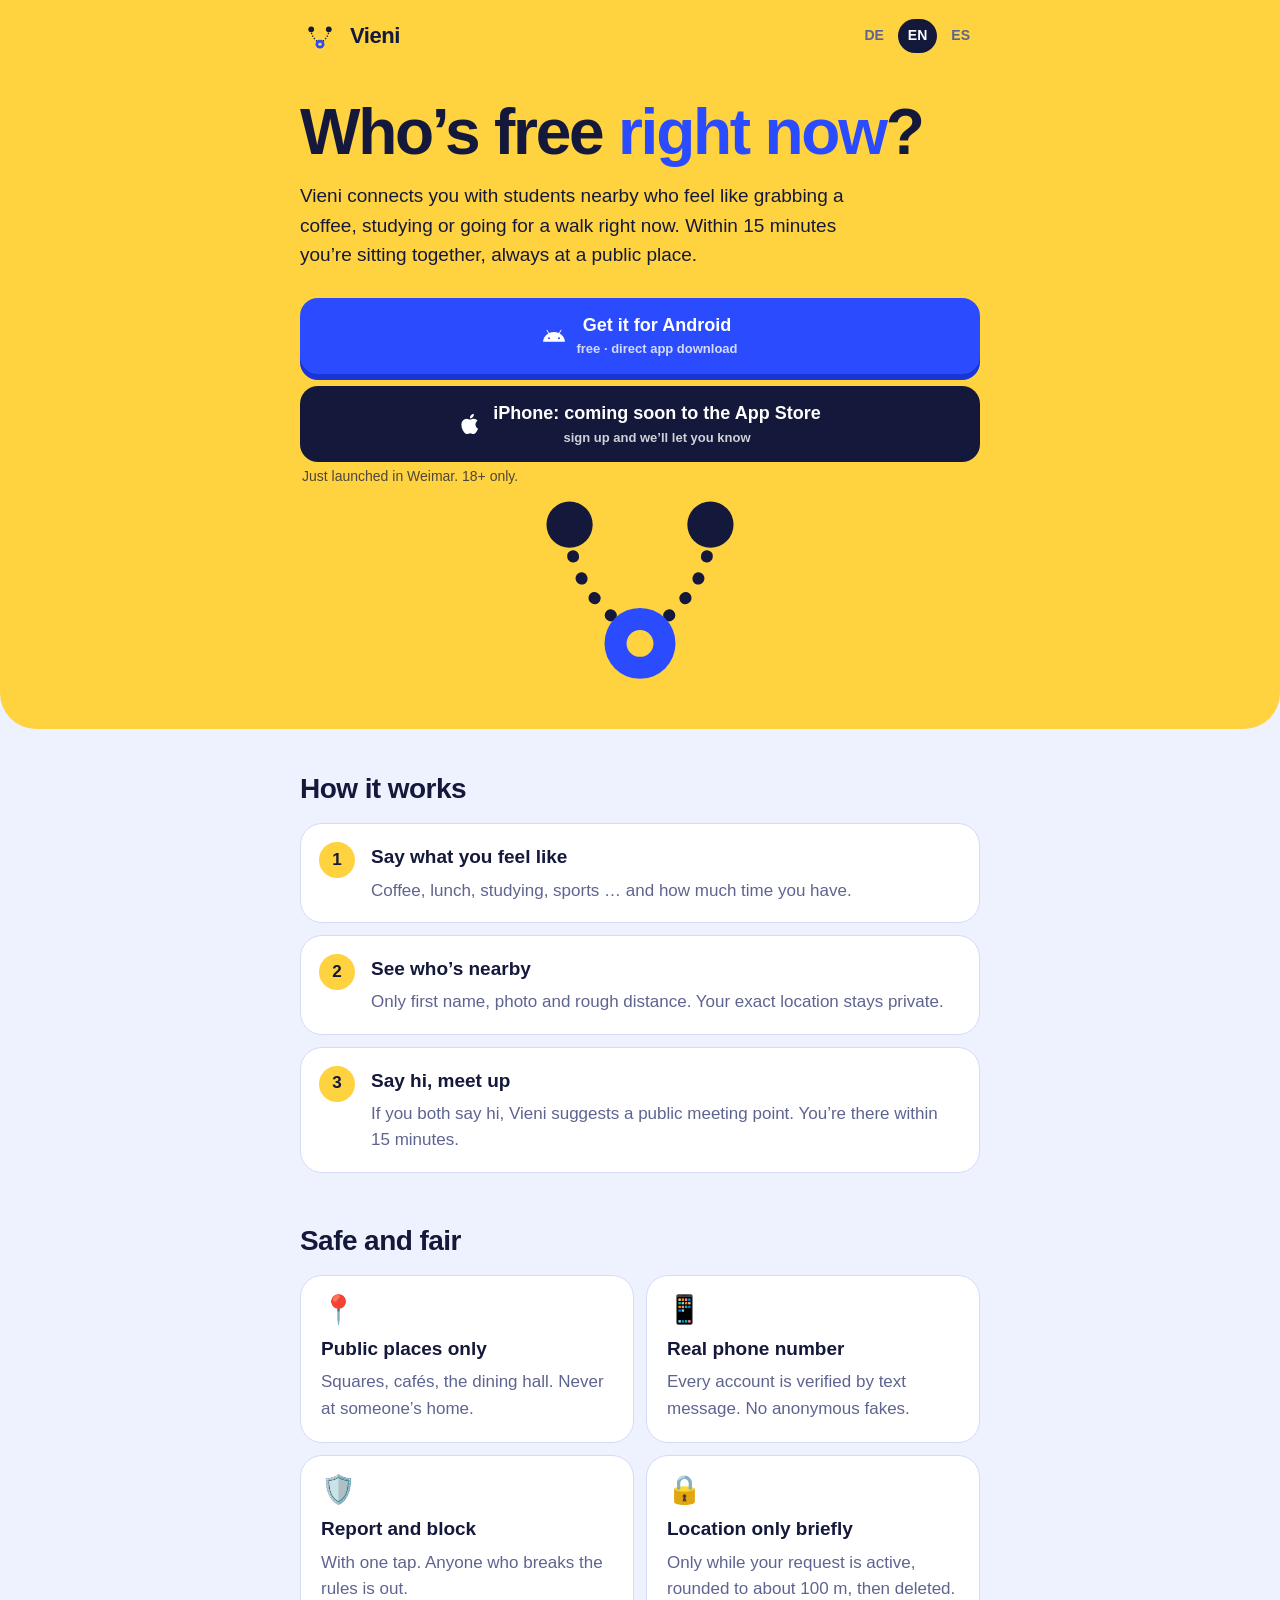
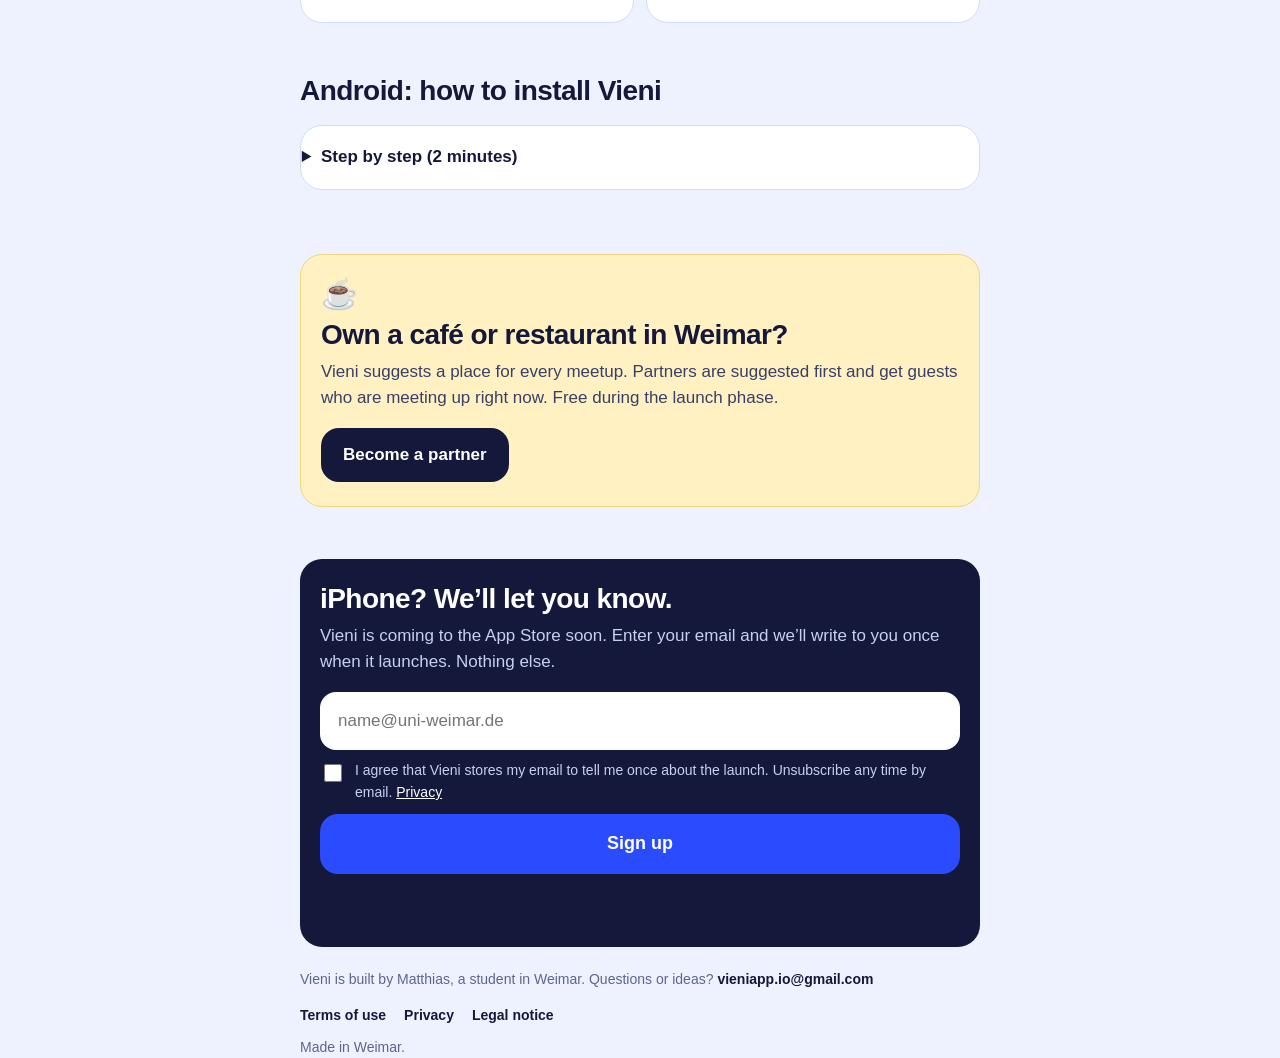
==== commit 1594895e: "Webseite: Logo-Grafik unter den Download-Knöpfen nicht mehr abgeschnitten Co-Authored-By: Claude Opu" ====
--- a/index.html
+++ b/index.html
@@ -51,7 +51,7 @@
       </div>
       <p class="note" data-t="area">Gerade gestartet in Weimar. Ab 18 Jahren.</p>
 
-      <svg class="hero-art" viewBox="200 160 624 700" aria-hidden="true">
+      <svg class="hero-art" viewBox="140 160 744 720" aria-hidden="true">
         <path d="M250 300 C 260 520, 420 620, 512 700" stroke="#14183A" stroke-width="44" stroke-linecap="round" stroke-dasharray="2 86" fill="none"/>
         <path d="M774 300 C 764 520, 604 620, 512 700" stroke="#14183A" stroke-width="44" stroke-linecap="round" stroke-dasharray="2 86" fill="none"/>
         <circle cx="250" cy="270" r="86" fill="#14183A"/><circle cx="774" cy="270" r="86" fill="#14183A"/>
@@ -125,6 +125,7 @@
   </main>
 
   <footer class="wrap">
+    <p class="about" data-t-html="about">Vieni wird von Matthias gebaut, Student in Weimar. Fragen oder Ideen? <a href="mailto:vieniapp.io@gmail.com">vieniapp.io@gmail.com</a></p>
     <nav>
       <a href="nutzungsbedingungen.html" data-t="fTerms">Nutzungsbedingungen</a>
       <a href="datenschutz.html" data-t="fPrivacy">Datenschutz</a>
@@ -141,6 +142,7 @@
         lead: 'Vieni connects you with students nearby who feel like grabbing a coffee, studying or going for a walk right now. Within 15 minutes you’re sitting together, always at a public place.',
         screensTitle: 'What Vieni looks like',
         pTitle: 'Own a café or restaurant in Weimar?', pText: 'Vieni suggests a place for every meetup. Partners are suggested first and get guests who are meeting up right now. Free during the launch phase.', pButton: 'Become a partner',
+        about: 'Vieni is built by Matthias, a student in Weimar. Questions or ideas? <a href="mailto:vieniapp.io@gmail.com">vieniapp.io@gmail.com</a>',
         android: 'Get it for Android', androidSub: 'free · direct app download',
         ios: 'iPhone: coming soon to the App Store', iosSub: 'sign up and we’ll let you know',
         area: 'Just launched in Weimar. 18+ only.',
@@ -171,6 +173,7 @@
         lead: 'Vieni te conecta con estudiantes cerca de ti que ahora mismo tienen ganas de un café, estudiar o dar un paseo. En 15 minutos estáis juntos, siempre en un lugar público.',
         screensTitle: 'Así es Vieni',
         pTitle: '¿Tienes un café o restaurante en Weimar?', pText: 'Vieni propone un lugar para cada encuentro. Los socios se proponen primero y reciben clientes que quedan justo ahora. Gratis durante el lanzamiento.', pButton: 'Hacerse socio',
+        about: 'Vieni lo crea Matthias, estudiante en Weimar. ¿Preguntas o ideas? <a href="mailto:vieniapp.io@gmail.com">vieniapp.io@gmail.com</a>',
         android: 'Descargar para Android', androidSub: 'gratis · descarga directa',
         ios: 'iPhone: pronto en el App Store', iosSub: 'apúntate y te avisamos',
         area: 'Recién lanzado en Weimar. Solo mayores de 18.',
